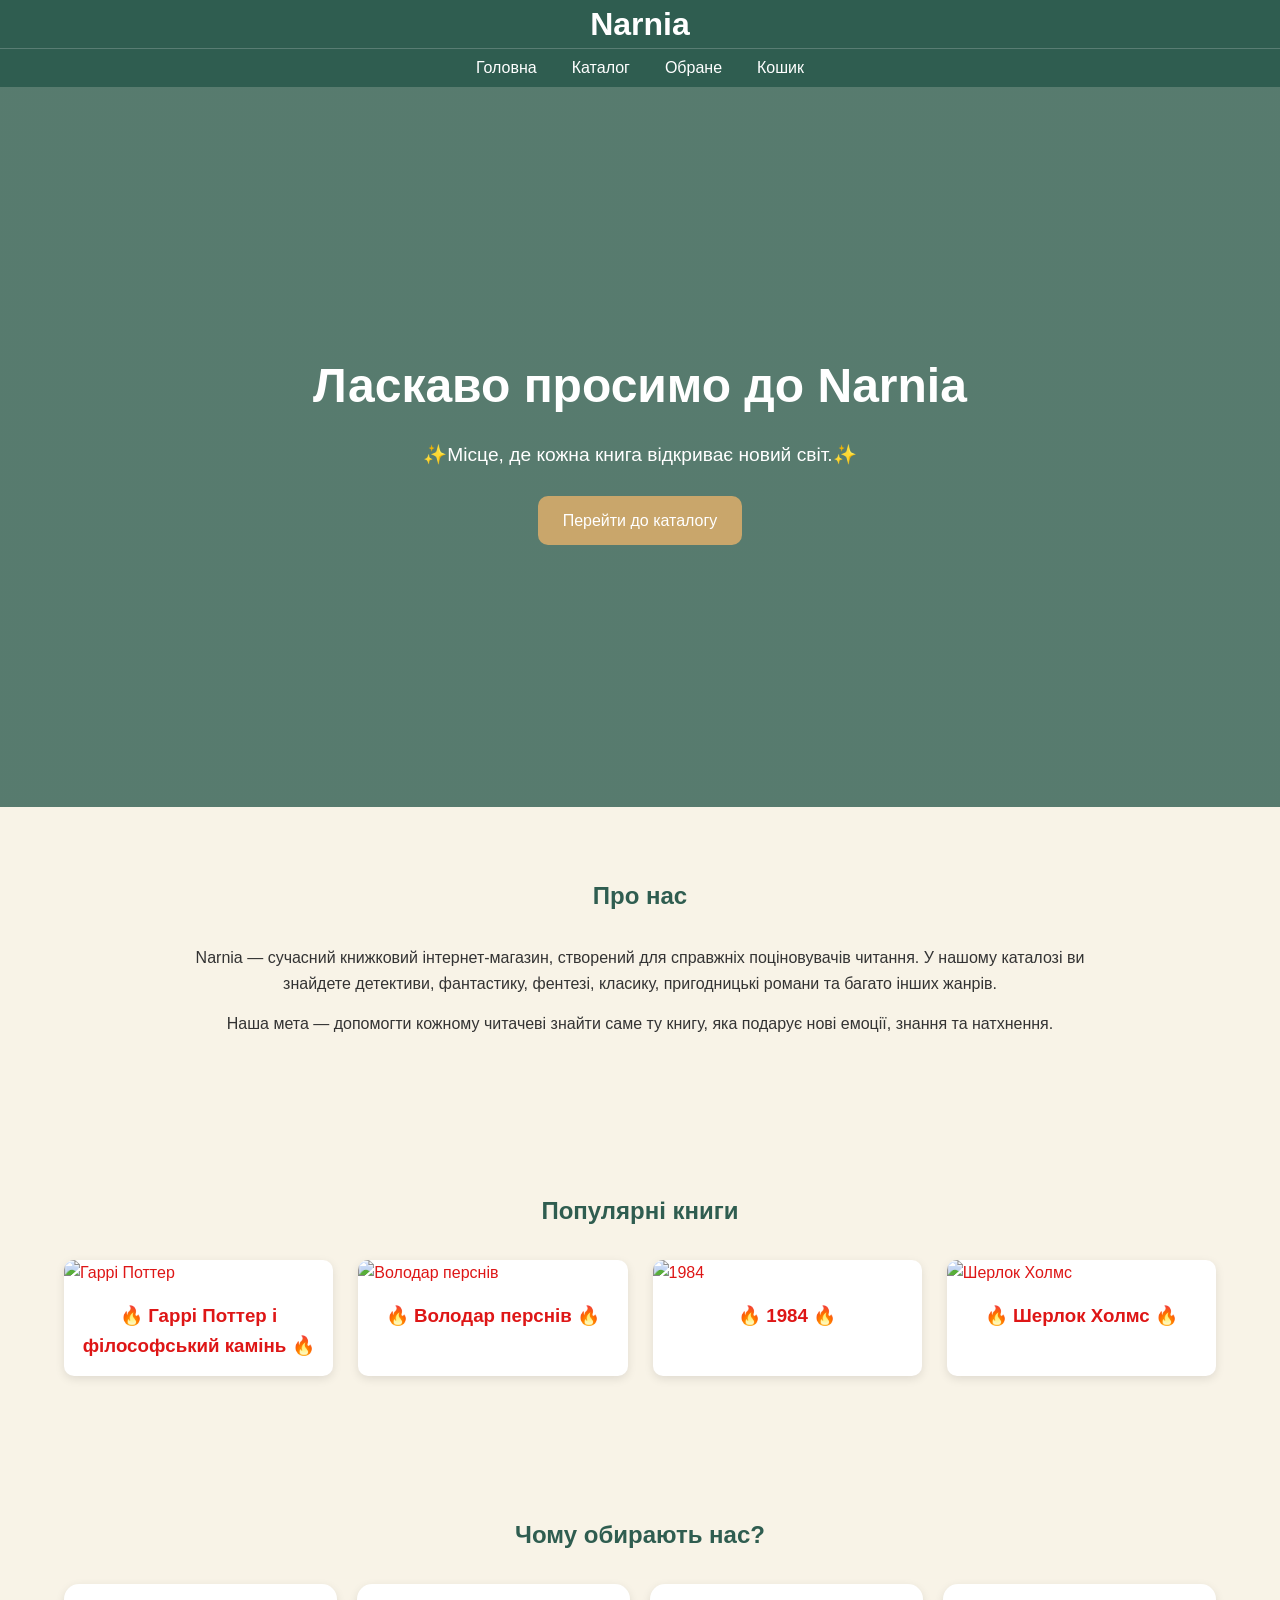
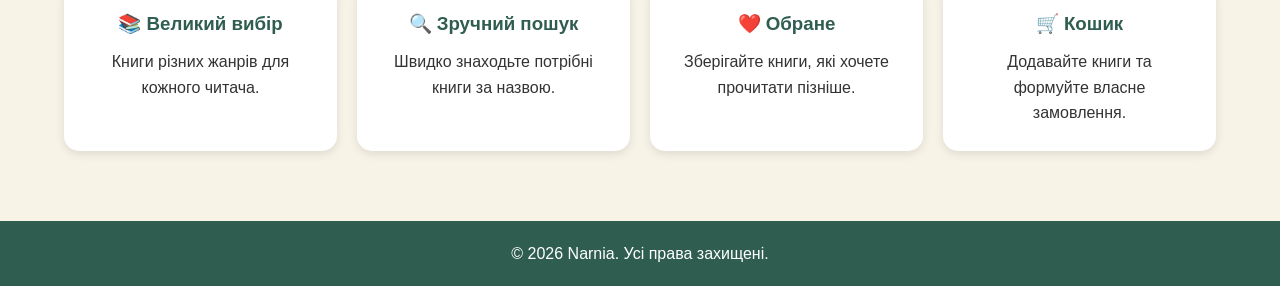
==== index.html @ d8e32fe6 "уу" ====
<!DOCTYPE html><html lang="uk">
<head>
    <meta charset="UTF-8">
    <meta name="viewport" content="width=device-width, initial-scale=1.0">
    <title>Narnia - Книжковий магазин</title>
    <link rel="stylesheet" href="style.css">
</head>
<body>
<div id="toastContainer"></div>

<header>
  <div class="logo-container">
    <h1 class="logo">Narnia</h1>
</div>

<nav class="navbar">

    <ul>

        <li>
            <a href="index.html">Головна</a>
        </li>

        <li>
            <a href="catalog.html">Каталог</a>
        </li>

        <li>
            <a href="favorites.html">Обране</a>
        </li>

        <li>
            <a href="cart.html">Кошик</a>
        </li>

    </ul>

</nav>

</header>


<section class="hero">
    <div class="hero-content">
        <h1>Ласкаво просимо до Narnia</h1>
        <p>✨Місце, де кожна книга відкриває новий світ.✨</p>
        <a href="catalog.html" class="btn">Перейти до каталогу</a>
    </div>
</section>


<section class="about">
    <div class="container">
        <h2>Про нас</h2>

        <p>
            Narnia — сучасний книжковий інтернет-магазин, створений для
            справжніх поціновувачів читання. У нашому каталозі ви знайдете
            детективи, фантастику, фентезі, класику, пригодницькі романи та
            багато інших жанрів.
        </p>

        <p>
            Наша мета — допомогти кожному читачеві знайти саме ту книгу,
            яка подарує нові емоції, знання та натхнення.
        </p>
    </div>
</section>


<section class="popular">
    <div class="container">
        <h2>Популярні книги</h2>

        <div class="popular-books">

            <a href="book-harry.html" class="book-card">
                <img src="https://encrypted-tbn0.gstatic.com/images?q=tbn:ANd9GcS7Vn5HFd-ANT_--kCE2JJwSD2_aNkiAqQ0XQ&s" alt="Гаррі Поттер">
                <h3>🔥 Гаррі Поттер і філософський камінь 🔥</h3>
            </a>

            <a href="book-lord.html" class="book-card">
                <img src="https://book-ye.com.ua/media/catalog/product/cache/79524a38d3bc3d0f3b6015a08841400c/7/d/7dcde957-819f-11e6-80c0-000c29ae1566_fbd9d961-4f88-11ed-8175-0050568ef5e6.jpg" alt="Володар перснів">
                <h3>🔥 Володар перснів 🔥</h3>
            </a>

            <a href="book-1984.html" class="book-card">
                <img src="https://book-ye.com.ua/media/catalog/product/cache/79524a38d3bc3d0f3b6015a08841400c/c/f/cfa051db-74e0-11e6-80be-000c29ae1566_3727b395-a703-11ed-817c-0050568ef5e6.jpg" alt="1984">
                <h3>🔥 1984 🔥</h3>
            </a>

            <a href="book-sherlock.html" class="book-card">
                <img src="https://strgimgr.umico.az/img/product/1680/0c4847e5-5fa1-4733-986e-05b84181cd33.jpeg" alt="Шерлок Холмс">
                <h3>🔥 Шерлок Холмс 🔥</h3>
            </a>

        </div>
    </div>
</section>


<section class="advantages">
    <div class="container">
        <h2>Чому обирають нас?</h2>

        <div class="advantages-grid">

            <div class="advantage-card">
                <h3>📚 Великий вибір</h3>
                <p>Книги різних жанрів для кожного читача.</p>
            </div>

            <div class="advantage-card">
                <h3>🔍 Зручний пошук</h3>
                <p>Швидко знаходьте потрібні книги за назвою.</p>
            </div>

            <div class="advantage-card">
                <h3>❤️ Обране</h3>
                <p>Зберігайте книги, які хочете прочитати пізніше.</p>
            </div>

            <div class="advantage-card">
                <h3>🛒 Кошик</h3>
                <p>Додавайте книги та формуйте власне замовлення.</p>
            </div>

        </div>
    </div>
</section>


<footer>
    <div class="container">
        <p>© 2026 Narnia. Усі права захищені.</p>
    </div>
</footer>
<script src="script.js"></script>
</body>
</html>
---- style.css ----
*{
        margin: 0;
        padding: 0;
        box-sizing: border-box;
}



.popular-books {
    color: #de1616;
}


{ margin: 0; padding: 0; box-sizing: border-box; }
body { 
    font-family: Arial, sans-serif; 
    background-color: #F8F3E7; 
    color: #333; 
    line-height: 1.6; 
    margin: 0;
}
.container { width: 90%; max-width: 1200px; margin: auto; }

header {
    background-color: #2F5D50;
    position: sticky;
    top: 0;
    z-index: 1000;
    width: 100%;
}

.logo { 
    color: white; 
    font-size: 2rem; 
    font-weight: bold; 
}

nav ul { 
    list-style: none; 
    display: flex; 
    gap: 25px; 
}
nav a { 
    text-decoration: none; 
    color: white; 
    transition: 0.3s; 
}
nav a:hover { 
    color: #C9A66B; 
}

.hero { 
    min-height: 80vh; 
    display: flex; 
    justify-content: center; 
    align-items: center; 
    text-align: center; 
    background: linear-gradient( rgba(47,93,80,0.8), rgba(47,93,80,0.8) ); 
    color: white; 
    padding: 40px; 
}
.hero h1 { 
    font-size: 3rem; 
    margin-bottom: 15px; 
}
.hero p { 
    font-size: 1.2rem; 
    margin-bottom: 25px; 
}
.btn { 
    display: inline-block; 
    background-color: #C9A66B; 
    color: white; 
    padding: 12px 25px; 
    border-radius: 10px; 
    text-decoration: none; 
    transition: 0.3s; 
}
.btn:hover { 
    transform: translateY(-3px); 
}

section { 
    padding: 70px 0; 
}
section h2 { 
    text-align: center; 
    margin-bottom: 30px; 
    color: #2F5D50; 
}

.about p { 
    max-width: 900px; 
    margin: 15px auto; 
    text-align: center; 
}

.popular-books { 
    display: grid; 
    grid-template-columns: repeat(auto-fit, minmax(220px, 1fr)); 
    gap: 25px; 
}
.book-card { 
    background: white; 
    border-radius: 15px; overflow: hidden; 
    box-shadow: 0 3px 10px rgba(0,0,0,0.1); 
    transition: 0.3s; 
}
.book-card:hover { 
    transform: translateY(-8px); 
}
.book-card img { 
    width: 100%; 
    height: 300px; 
    object-fit: cover; 
}
.book-card h3 { 
    padding: 15px; 
    text-align: center; 
}

.advantages-grid { 
    display: grid; 
    grid-template-columns: repeat(auto-fit, minmax(230px, 1fr)); 
    gap: 20px; 
}
.advantage-card { 
    background: white; 
    padding: 25px; 
    border-radius: 15px; 
    text-align: center; 
    box-shadow: 0 3px 10px rgba(0,0,0,0.1); 
}

.advantage-card h3 { 
    margin-bottom: 10px; 
    color: #2F5D50; 
}

.filters { 
    display: flex; 
    flex-wrap: wrap; 
    gap: 10px; 
    justify-content: center; 
    margin-bottom: 30px; 
}
.filters button { 
    background-color: #2F5D50; color: white; border: none; padding: 10px 15px; border-radius: 8px; cursor: pointer; }
.filters button:hover { background-color: #C9A66B; }
.search-box { display: flex; justify-content: center; margin-bottom: 25px; }
.search-box input { width: 100%; max-width: 500px; padding: 12px; border: 2px solid #2F5D50; border-radius: 10px; }

.products-grid { display: grid; grid-template-columns: repeat(auto-fit, minmax(250px,1fr)); gap: 25px; }
.product-card { background: white; border-radius: 15px; overflow: hidden; box-shadow: 0 3px 10px rgba(0,0,0,0.1); }
.product-card img { width: 100%; height: 300px; object-fit: cover; }
.product-card-content { padding: 15px; }
.product-card h3 { margin-bottom: 10px; }
.product-card p { margin-bottom: 8px; }
.price { font-weight: bold; color: #2F5D50; }
.buttons { display: flex; gap: 10px; margin-top: 15px; }
.buttons button { flex: 1; border: none; padding: 10px; border-radius: 8px; cursor: pointer; }
.cart-btn { background-color: #2F5D50; color: white; }
.favorite-btn { background-color: #C9A66B; color: white; }

.cart-container, .favorites-container { display: flex; flex-direction: column; gap: 20px; }
.cart-item, .favorite-item { background: white; padding: 20px; border-radius: 15px; box-shadow: 0 3px 10px rgba(0,0,0,0.1); }
.total-price { font-size: 1.4rem; font-weight: bold; text-align: right; margin-top: 20px; }

footer { background-color: #2F5D50; color: white; text-align: center; padding: 20px; }

@media (max-width: 768px) {
header .container {
    flex-direction: column;
    gap: 15px;
}

nav ul {
    flex-wrap: wrap;
    justify-content: center;
}

.hero h1 {
    font-size: 2rem;
}

.hero p {
    font-size: 1rem;
}

.buttons {
    flex-direction: column;
}
}
.logo-container {
    text-align: center;
    padding: 8px 0;
}

.logo {
    color: white;
    font-size: 2rem;
    margin: 0;
    line-height: 1;
}

.navbar {
    border-top: 1px solid rgba(255,255,255,0.2);
}

.navbar ul {
    display: flex;
    justify-content: center;
    gap: 35px;

    list-style: none;

    padding: 6px 0;
}

.navbar a {
    color: white;
    text-decoration: none;
    transition: 0.3s;
    line-height: 1;
}

.navbar a:hover {
    color: #C9A66B;
}
.book-card {
    display: block;
    text-decoration: none;
    color: inherit;
    transition: 0.3s;
    border-radius: 10px;
}

.book-card:hover {
    transform: scale(1.05);
    box-shadow: 0 6px 20px rgba(0,0,0,0.2);
}

.book-page{
    display: flex;
    justify-content: space-between;
    align-items: flex-start;
    gap: 40px;
    margin-top: 30px;
}
.book-info {
    flex: 1;
}
.book-image img {
    width: 100%;
    max-width: 700px;
    border-radius: 10px;
}
.harrytitle{
    color: #e11111;
}
#toastContainer {
    position: fixed;
    top: 20px;
    right: 20px;
    z-index: 9999;
}
.toast {
    background-color: #458d79;
    color: white;
    padding: 12px 16px;
    border-radius: 8px;
    margin-bottom: 10px;
    box-shadow: 0 6px 20px rgba(0,0,0,0.2);
    animation: slideIn 0.5s ease;
}
@keyframes slideIn {
    from {
        opacity: 0;
        transform: translateX(100%);
    }
    to {
        opacity: 1;
        transform: translateX(0);
    }
}
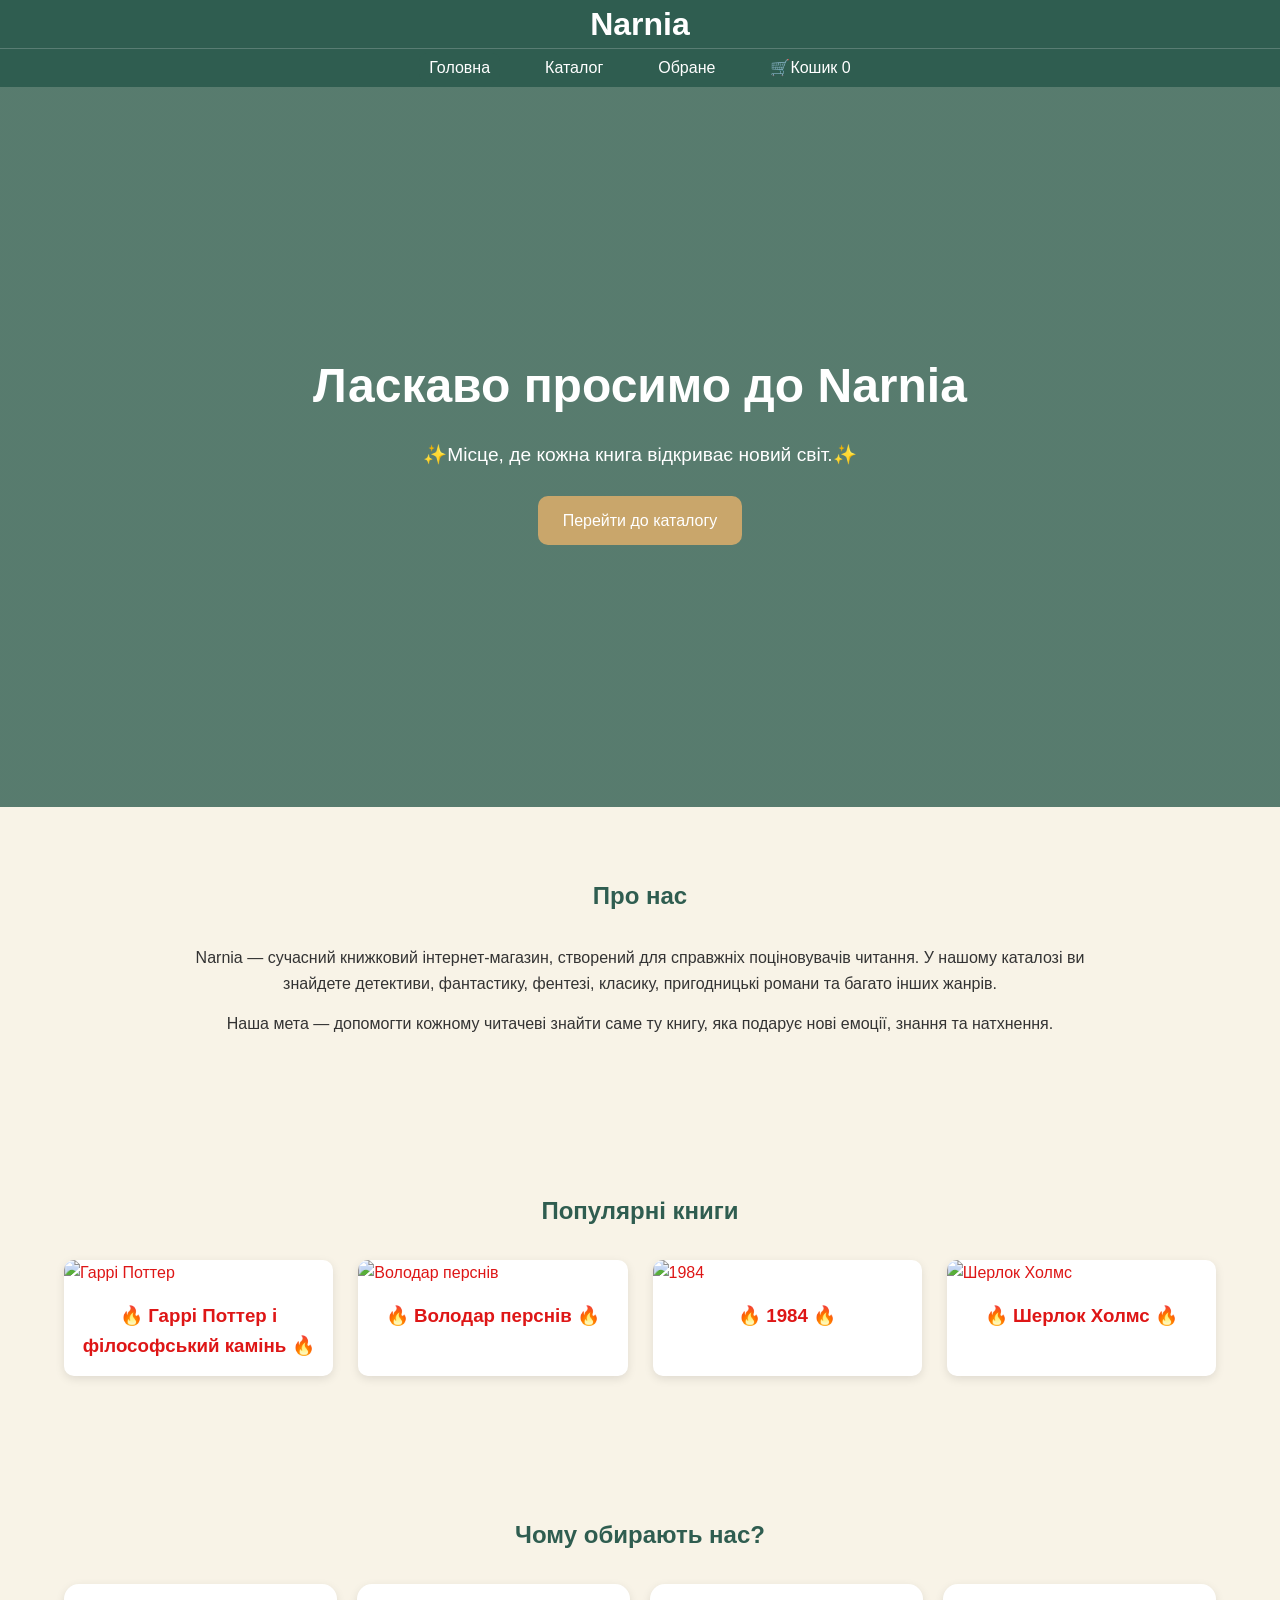
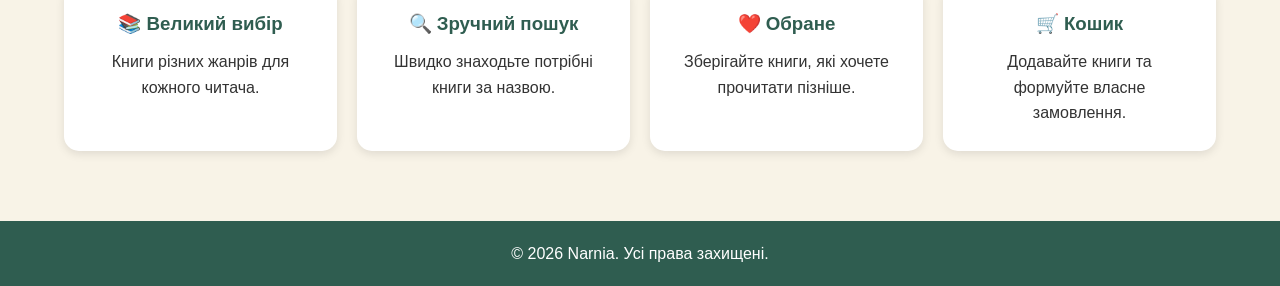
==== commit 4618942e: "r" ====
--- a/index.html
+++ b/index.html
@@ -30,8 +30,10 @@
         </li>
 
         <li>
-            <a href="cart.html">Кошик</a>
-        </li>
+    <a href="cart.html">
+        🛒Кошик <span id="cartCount">0</span>
+    </a>
+</li>
 
     </ul>
 
--- a/style.css
+++ b/style.css
@@ -272,6 +272,10 @@
     margin-bottom: 10px;
     box-shadow: 0 6px 20px rgba(0,0,0,0.2);
     animation: slideIn 0.5s ease;
+    position:fixed;
+     top: 20px;
+     right: 20px;
+   
 }
 @keyframes slideIn {
     from {
@@ -282,4 +286,131 @@
         opacity: 1;
         transform: translateX(0);
     }
+}
+
+.order-form {
+    margin-top: 40px;
+    padding: 25px;
+    background: #f3faf5;
+    border: 2px solid #2F5D50;
+    border-radius: 12px;
+}
+.order-form h2 {
+    margin-bottom: 15px;
+    color: #2F5D50;
+}
+.order-form input,
+.order-form textarea {
+    width: 100%;
+    padding: 12px;
+    margin-bottom: 12px;
+    border: 1px solid #cbd5cb;
+    border-radius: 8px;
+}
+.order-btn {
+    background-color: #2F5D50;
+    color: white;
+    border: none;
+    padding: 12px 20px;
+    border-radius: 8px;
+    cursor: pointer;
+}
+.order-btn:hover {
+    background: #3c7665 ;
+}
+.remove-btn {
+    background: #d9534f;
+    color: white;
+    border: none;
+    padding: 8px 12px;
+    border-radius: 6px;
+    cursor: pointer;
+}
+
+
+.empty-cart {
+    text-align: center;
+    padding: 40px;
+    margin-top: 20px;
+}  
+    
+
+.empty-cart h2 {
+    color: #2F5D50;
+    margin-bottom: 10px;
+}
+
+.empty-cart p {
+    color: #555;
+    font-size: 18px;
+}
+
+.search-box button {
+    background-color: #2F5D50;
+    color: white;
+    border: none;
+    padding: 12px 20px;
+    border-radius: 12px;
+    font-size: 15px;
+    font-weight: 600;
+    cursor: pointer;
+    transition: 0.3s ease;
+    box-shadow: 0 3px 8px rgba(0,0,0,0.15);
+}
+.search-box button:hover {
+    background: #3B7564;
+    transform: translateY(-2px);
+    box-shadow: 0 5px 12px rgba(0,0,0,0.2);
+}
+.search-box button:hover {
+   transform: translateY(0);
+}
+.search-box input {
+  padding: 12px;
+  border: 2px solid #226c52;
+  border-radius: 12px;
+  outline: none;
+  font-size: 14px;
+}
+.search-box input:focus {
+  border-color: #2F5D50;
+}
+
+.remove-fav-btn {
+  margin-top: 10px;
+  background: #c94b4b;
+  color: white;
+  border: none;
+  padding: 8px 14px;
+  border-radius: 10px;
+    cursor: pointer;
+    transition: 0.3s;
+}
+.remove-fav-btn:hover {
+    background: #a93b3b;
+    transform: translateY(-2px);
+}
+
+body {
+    filter: blur(0px);
+    transform: scale(1);
+    transition: all 0.4s ease;
+}
+
+body.page-out {
+    filter: blur(6px);
+    transform: scale(0.98);
+}
+
+nav ul li a {
+    color: #2F5D50;
+    text-decoration: none;
+    padding: 6px 10px;
+    border-radius: 8px;
+    transition: 0.3s;
+}
+
+nav ul li a.active {
+    background: #2F5D50;
+    color: white;
 }
